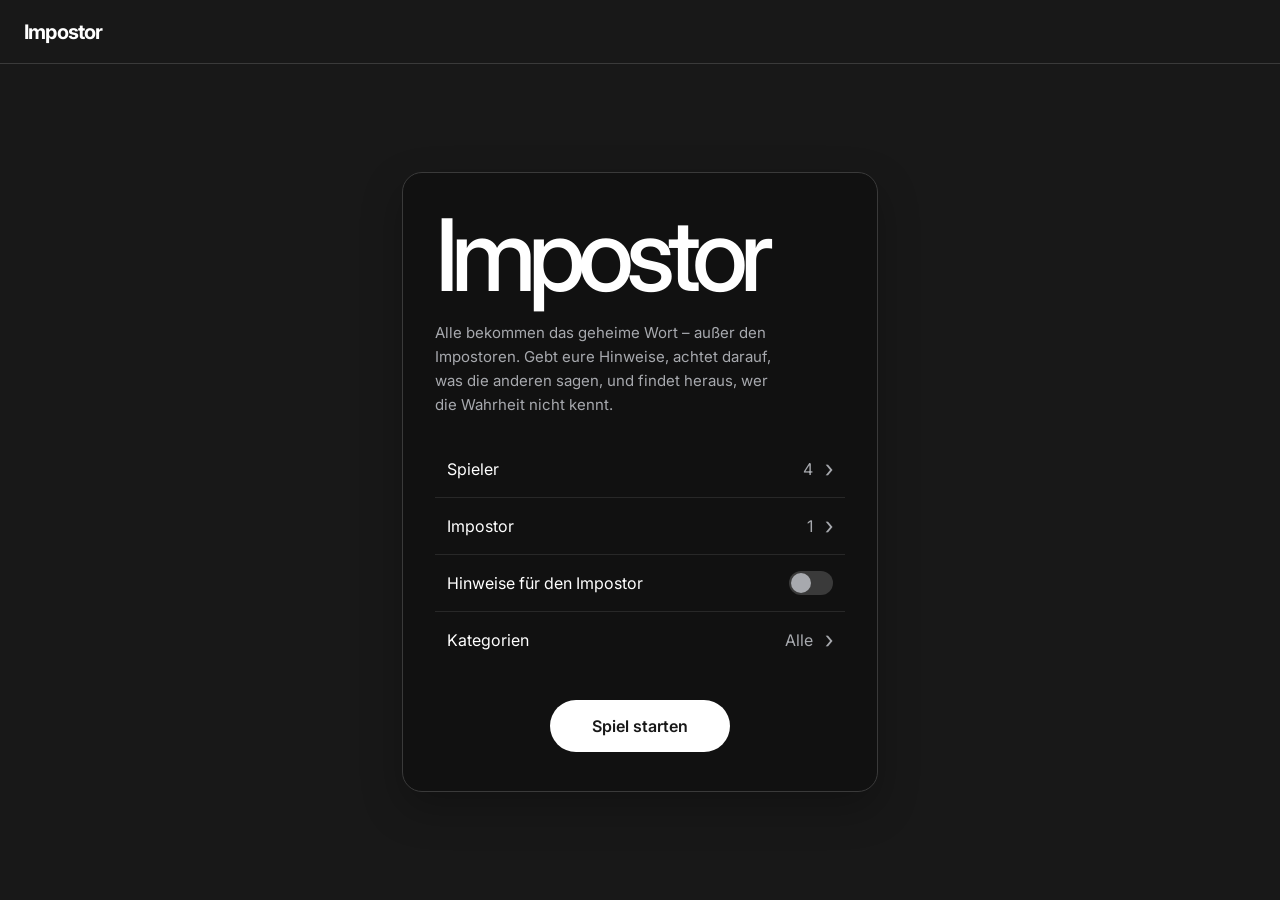
==== index.html @ 1dfef905 "Add home and player page, defining style" ====
<!DOCTYPE html>
<html>
<head>
  <meta charset="UTF-8">
  <meta name="viewport" content="width=device-width, initial-scale=1.0">
  <title>Impostor</title>

  <link rel="preconnect" href="https://fonts.googleapis.com">
  <link rel="preconnect" href="https://fonts.gstatic.com" crossorigin>
  <link href="https://fonts.googleapis.com/css2?family=Inter:wght@400;500;600;700&display=swap" rel="stylesheet">
  
  <link rel="stylesheet" href="css/global.css">
  <link rel="stylesheet" href="css/header.css">
  <link rel="stylesheet" href="css/home.css">
</head>
<body>
  <div id="header"></div>

  <main>
    <div class="container">
      <div class="game-card">
        <div class="screen-track" id="screen-track">
      <section class="screen home-screen">
        <h1 class="game-title">Impostor</h1>

        <p class="game-description">Alle bekommen das geheime Wort – außer den Impostoren. Gebt eure Hinweise, achtet darauf, was die anderen sagen, und findet heraus, wer die Wahrheit nicht kennt.
        </p>

        <div class="options-card">
          <button class="option" id="players-option" type="button">
            <span class="option-name">Spieler</span>
            <span class="option-value" id="player-count-value">4</span>
            <span class="option-chevron" aria-hidden="true">›</span>
          </button>

          <div class="option-divider"></div>

          <div class="option">
            <span class="option-name">Impostor</span>
            <span class="option-value">1</span>
            <span class="option-chevron" aria-hidden="true">›</span>
          </div>

          <div class="option-divider"></div>

          <div class="option">
            <span class="option-name">Hinweise für den Impostor</span>
            <label class="option-switch">
              <input class="switch-input" type="checkbox" aria-label="Hinweise für den Impostor aktivieren">
              <span class="switch-thumb"></span>
            </label>
          </div>

          <div class="option-divider"></div>

          <div class="option">
            <span class="option-name">Kategorien</span>
            <span class="option-value">Alle</span>
            <span class="option-chevron" aria-hidden="true">›</span>
          </div>
        </div>

        <button class="play-button" type="button">Spiel starten</button>
      </section>

      <section class="screen player-screen" aria-hidden="true" inert>
        <button class="back-button" id="players-back" type="button">
          <span class="back-chevron" aria-hidden="true">‹</span>
          <span>Zurück</span>
        </button>

        <h1 class="player-title">Spieler</h1>
        <div class="player-list" id="player-list"></div>

        <p class="player-form-message" id="player-form-message" role="status" aria-live="polite"></p>
        <form class="add-player-form" id="add-player-form">
          <input
            class="add-player-input"
            id="new-player-name"
            type="text"
            placeholder="Neuer Spieler"
            maxlength="30"
            autocomplete="off"
          >
          <button class="add-player-button" id="add-player-button" type="submit" aria-label="Spieler hinzufügen">
            <svg class="button-icon plus-icon" xmlns="http://www.w3.org/2000/svg" width="24" height="24" viewBox="0 0 24 24" fill="none" stroke="currentColor" stroke-width="2" stroke-linecap="round" stroke-linejoin="round" aria-hidden="true">
              <path d="M5 12h14"/>
              <path d="M12 5v14"/>
            </svg>
          </button>
          <button class="delete-player-button" id="delete-player-button" type="button" aria-label="Ausgewählten Spieler löschen" hidden>
            <svg xmlns="http://www.w3.org/2000/svg" width="24" height="24" viewBox="0 0 24 24" fill="none" stroke="currentColor" stroke-width="2" stroke-linecap="round" stroke-linejoin="round" aria-hidden="true">
              <path d="M10 11v6"/>
              <path d="M14 11v6"/>
              <path d="M19 6v14a2 2 0 0 1-2 2H7a2 2 0 0 1-2-2V6"/>
              <path d="M3 6h18"/>
              <path d="M8 6V4a2 2 0 0 1 2-2h4a2 2 0 0 1 2 2v2"/>
            </svg>
          </button>
        </form>
      </section>
      </div>
      </div>
    </div>
  </main>

  <script src="js/component-loader.js"></script>
  <script src="js/player-count.js"></script>
</body>
</html>
---- css/global.css ----
:root {
    /* Farben */
    --bg: #181818;
    --surface: #111111;
    --surface-hover: #1d1d1d;
    --surface-option-hover: #242424;
    --border: #3a3a3a;

    --text: #ffffff;
    --text-muted: #a7a9ae;

    /* Radius */
    --radius-sm: 8px;
    --radius-md: 12px;
    --radius-lg: 16px;
    --radius-xl: 20px;
    --radius-full: 999px;

    /* Abstände */
    --space-xs: 4px;
    --space-sm: 8px;
    --space-md: 12px;
    --space-lg: 16px;
    --space-xl: 24px;
    --space-2xl: 32px;
    --space-3xl: 48px;
    --space-4xl: 64px;

    /* Größen */
    --header-height: 64px;
    --content-max-width: 1200px;

    /* Übergänge */
    --transition: 0.2s ease;
}

* {
    box-sizing: border-box;
}

html {
    font-family: "Inter", sans-serif;
    background: var(--bg);
    color: var(--text);
}

body {
    margin: 0;
    min-height: 100vh;
    background: var(--bg);
}

a {
    color: inherit;
    text-decoration: none;
}

button,
input,
textarea,
select {
    font: inherit;
}

.container {
  width: 100%;
  max-width: var(--content-max-width);
  margin: 0 auto;
  padding: var(--space-xl);
}
---- css/header.css ----
.header {
  height: 64px;

  background-color: var(--bg);
  border-bottom: 1px solid var(--border);
}

.inner-header {
  height: 100%;
  padding: 0 24px;

  display: flex;
  align-items: center;
  justify-content: space-between;
}

.logo {
  color: white;
  text-decoration: none;
  font-size: 20px;
  font-weight: 700;
  letter-spacing: -0.8px;
}
---- css/home.css ----
.container {
  display: flex;
  align-items: center;
  justify-content: center;
  min-height: calc(100vh - var(--header-height));
  min-height: calc(100dvh - var(--header-height));
}

.game-card {
  position: relative;
  width: min(476px, 100%);
  height: 620px;
  margin: 0 auto;
  overflow: hidden;
  padding: 0;
  border-radius: var(--radius-xl);
  background: var(--surface);

  border: 1px solid var(--border);
  box-shadow: 0 16px 40px rgba(0, 0, 0, 0.25);
}

.game-title {
  margin: 0 0 var(--space-lg);
  color: var(--text);
  font-size: clamp(56px, 15vw, 100px);
  font-weight: 500;
  letter-spacing: clamp(-8px, -1.2vw, -2px);
  line-height: 1;
}

.game-description {
  color: var(--text-muted);
  font-size: 15px;
  line-height: 1.6;
  max-width: 38ch;
}

.options-card {
  margin-top: var(--space-xl);
  background: transparent;
}

.option {
  display: flex;
  align-items: center;
  width: 100%;
  min-height: 56px;
  padding: var(--space-lg) var(--space-md);
  border: 0;
  border-radius: 0;
  background: transparent;
  color: inherit;
  font: inherit;
  text-align: left;
  cursor: pointer;
  transition: background-color var(--transition);
}

.option:first-child {
  border-radius: var(--radius-md) var(--radius-md) 0 0;
}

.option:last-child {
  border-radius: 0 0 var(--radius-md) var(--radius-md);
}

.option:hover {
  background-color: var(--surface-option-hover);
}

.option-name {
  flex: 1;
}

.option-value {
  margin-right: var(--space-md);
  color: var(--text-muted);
}

.option-chevron {
  color: var(--text-muted);
  font-size: 24px;
  line-height: 1;
}

.option-switch {
  position: relative;
  display: block;
  width: 44px;
  height: 24px;
  padding: 2px;
  border: 0;
  border-radius: var(--radius-full);
  background: var(--border);
  cursor: pointer;
  transition: background-color var(--transition);
}

.switch-input {
  position: absolute;
  width: 1px;
  height: 1px;
  opacity: 0;
}

.switch-thumb {
  display: block;
  width: 20px;
  height: 20px;
  border-radius: 50%;
  background: var(--text-muted);
  transition: transform var(--transition), background-color var(--transition);
}

.switch-input:checked + .switch-thumb {
  background: var(--bg);
  transform: translateX(20px);
}

.option-switch:has(.switch-input:checked) {
  background: var(--text);
}

.option-switch:focus {
  outline: none;
}

.option-switch:focus-visible {
  outline: 2px solid var(--text);
  outline-offset: 2px;
}

.option-divider {
  width: 100%;
  height: 1px;
  margin: 0;
  background-color: var(--border);
  opacity: 0.6;
}

.play-button {
  display: block;
  width: 180px;
  margin: var(--space-2xl) auto 0;
  padding: var(--space-lg) var(--space-xl);
  border: 0;
  border-radius: var(--radius-full);
  background: var(--text);
  color: var(--bg);
  font: inherit;
  font-weight: 600;
  cursor: pointer;
  transition: background-color var(--transition), transform var(--transition);
}

.play-button:hover {
  background-color: var(--text-muted);
}

.add-player-button:active {
  transform: scale(0.92);
}

.add-player-button svg {
  display: block;
  width: 24px;
  height: 24px;
  transform-origin: center;
  animation-duration: 260ms;
  animation-timing-function: cubic-bezier(0.22, 1, 0.36, 1);
  animation-fill-mode: both;
}

.add-player-button .plus-icon {
  animation-name: plus-icon-in;
}

.add-player-button .check-icon {
  animation-name: check-icon-in;
}

@keyframes plus-icon-in {
  from {
    opacity: 0;
    transform: scale(0.5) rotate(90deg);
  }

  to {
    opacity: 1;
    transform: scale(1) rotate(0);
  }
}

@keyframes check-icon-in {
  from {
    opacity: 0;
    transform: scale(0.5) rotate(-45deg);
  }

  to {
    opacity: 1;
    transform: scale(1) rotate(0);
  }
}

@media (prefers-reduced-motion: reduce) {
  .add-player-button svg {
    animation-duration: 1ms;
  }
}

.delete-player-button {
  display: grid;
  position: absolute;
  top: calc(var(--space-xl) + 8px);
  right: 60px;
  width: 44px;
  height: 44px;
  place-items: center;
  padding: 0;
  border: 0;
  border-radius: 50%;
  background: var(--border);
  color: var(--text);
  cursor: pointer;
}

.delete-player-button[hidden] {
  display: none;
}

.delete-player-button:hover {
  background: var(--text-muted);
  color: var(--bg);
}

.play-button:active {
  transform: translateY(1px);
}

.play-button:focus {
  outline: none;
}

.play-button:focus-visible {
  outline: 2px solid var(--text);
  outline-offset: 3px;
}

.screen-track {
  display: flex;
  position: absolute;
  top: 0;
  left: 0;
  flex: 0 0 auto;
  width: 200%;
  height: 100%;
  margin: 0;
  transform: translate3d(0, 0, 0);
  transition: transform 1s cubic-bezier(0.22, 1, 0.36, 1);
  will-change: transform;
}

.screen-track.show-player-screen {
  transform: translate3d(-50%, 0, 0);
}

.screen {
  flex: 0 0 50%;
  width: 50%;
  box-sizing: border-box;
  min-width: 0;
}

.home-screen {
  min-height: 100%;
  padding: var(--space-2xl);
}

.player-screen {
  position: relative;
  display: flex;
  flex-direction: column;
  min-height: 100%;
  padding: var(--space-2xl);
  background: var(--surface);
}

.back-button {
  display: inline-flex;
  align-items: center;
  align-self: flex-start;
  gap: var(--space-sm);
  padding: 0;
  border: 0;
  background: transparent;
  color: var(--text-muted);
  cursor: pointer;
}

.back-chevron {
  font-size: 28px;
  line-height: 1;
}

.player-title {
  margin: var(--space-3xl) 0 var(--space-xl);
  font-size: clamp(48px, 10vw, 72px);
  letter-spacing: -4px;
}

.player-list {
  background: transparent;
}

.player-row {
  display: flex;
  align-items: center;
  min-height: 56px;
  padding: var(--space-lg) var(--space-md);
  border-radius: 0;
  transition: background-color var(--transition), transform var(--transition);
}

.player-item:first-child .option-divider {
  display: none;
}

.player-item:first-child .player-row {
  border-radius: var(--radius-md) var(--radius-md) 0 0;
}

.player-item:last-child .player-row {
  border-radius: 0 0 var(--radius-md) var(--radius-md);
}

.player-name {
  flex: 1;
  min-width: 0;
  overflow: hidden;
  text-overflow: ellipsis;
  white-space: nowrap;
  cursor: pointer;
}

.player-menu-button {
  display: inline-grid;
  width: 48px;
  height: 40px;
  place-items: center;
  padding: 0;
  border: 0;
  background: transparent;
  color: var(--text-muted);
  font-size: 18px;
  line-height: 1;
  cursor: pointer;
  touch-action: none;
}

.player-menu-button:hover,
.player-name:hover {
  color: var(--text);
}

.player-row.is-selected,
.player-row.is-focused,
.player-row:hover {
  background: var(--surface-option-hover);
}

.player-row:focus {
  outline: none;
}

.player-row:focus-visible {
  outline: 2px solid var(--text-muted);
  outline-offset: -2px;
}

.player-row.is-selected .player-name {
  color: var(--text);
}

.player-item.is-dragging {
  opacity: 0.45;
  transform: scale(1.02);
}

.add-player-form {
  position: relative;
  display: flex;
  margin-top: auto;
  padding-top: var(--space-xl);
}

.add-player-input {
  min-width: 0;
  width: 100%;
  height: 60px;
  padding: var(--space-md) 64px var(--space-md) var(--space-lg);
  border: 1px solid var(--border);
  border-radius: var(--radius-full);
  outline: none;
  background: var(--surface-hover);
  color: var(--text);
}

.add-player-input::placeholder {
  color: var(--text-muted);
}

.add-player-button {
  display: grid;
  position: absolute;
  top: calc(var(--space-xl) + 8px);
  right: 8px;
  width: 44px;
  height: 44px;
  place-items: center;
  border: 0;
  border-radius: 50%;
  background: var(--text);
  color: var(--bg);
  font-size: 28px;
  line-height: 1;
  cursor: pointer;
  text-align: center;
}

.add-player-button:hover {
  background: var(--text-muted);
}

.back-button:focus,
.player-menu-button:focus,
.add-player-button:focus,
.delete-player-button:focus,
.add-player-input:focus {
  outline: none;
}

.back-button:focus-visible,
.player-menu-button:focus-visible,
.add-player-button:focus-visible,
.delete-player-button:focus-visible,
.add-player-input:focus-visible {
  outline: 2px solid var(--text);
  outline-offset: 3px;
}

.add-player-input.selection-focus:focus-visible {
  outline: none;
}

.player-form-message {
  min-height: 1.25em;
  margin: var(--space-sm) 0 0;
  color: var(--text-muted);
  font-size: 13px;
  text-align: center;
}

@media (max-width: 600px) {
  html,
  body {
    background: var(--surface);
  }

  main {
    min-height: calc(100vh - var(--header-height));
    min-height: calc(100dvh - var(--header-height));
  }

  .container {
    align-items: stretch;
    display: block;
    max-width: none;
    padding: 0;
  }

  .game-card {
    box-sizing: border-box;
    overflow: hidden;
    width: 100%;
    height: calc(100dvh - var(--header-height));
    border: 0;
    border-radius: 0;
    box-shadow: none;
  }

  .home-screen {
    display: flex;
    flex-direction: column;
    gap: var(--space-lg);
    min-height: 100%;

    padding: clamp(20px, 5vw, 28px);
    padding-bottom: max(
      clamp(20px, 5vw, 28px),
      env(safe-area-inset-bottom)
    );
  }

  .screen-track {
    width: 200vw;
  }

  .screen {
    flex-basis: 100vw;
    width: 100vw;
  }

  .player-screen {
    box-sizing: border-box;
    min-height: 100%;
    padding: clamp(var(--space-xl), 5vw, var(--space-2xl));
  }

  .player-title {
    margin-top: clamp(var(--space-2xl), 6vh, var(--space-4xl));
    font-size: clamp(56px, 16vw, 88px);
  }

  .game-title {
    margin: 0;
    font-size: clamp(52px, 15vw, 88px);
    letter-spacing: clamp(-6px, -1vw, -2px);
    line-height: 0.95;
  }

  .game-description {
    margin: 0;
    font-size: 16px;
    line-height: 1.55;
  }

  .options-card {
    margin-top: 0;
  }

  .option {
    min-height: 56px;
    padding: 14px 16px;
    font-size: 16px;
  }

  .play-button {
    width: min(100%, 280px);
    min-height: 52px;
    margin: auto auto 0;
    padding: 14px 24px;
    font-size: 16px;
  }
}

@media (max-width: 600px) and (max-height: 700px) {
  .home-screen {
    justify-content: flex-start;
  }

  .player-screen {
    padding: var(--space-lg);
  }

  .player-title {
    margin: var(--space-2xl) 0 var(--space-lg);
    font-size: clamp(48px, 16vw, 72px);
  }

  .player-row {
    min-height: 52px;
    padding: var(--space-md) var(--space-sm);
  }

  .game-title {
    margin-bottom: var(--space-lg);
    font-size: clamp(52px, 16vw, 72px);
    letter-spacing: clamp(-7px, -1.2vw, -3px);
  }

  .game-description {
    font-size: 15px;
    line-height: 1.5;
  }

  .options-card {
    margin-top: var(--space-xl);
  }

  .option {
    min-height: 52px;
    padding: var(--space-md) var(--space-sm);
    font-size: 15px;
  }

  .play-button {
    width: 200px;
    margin-top: auto;
    padding: var(--space-md) var(--space-xl);
    font-size: 16px;
  }
}
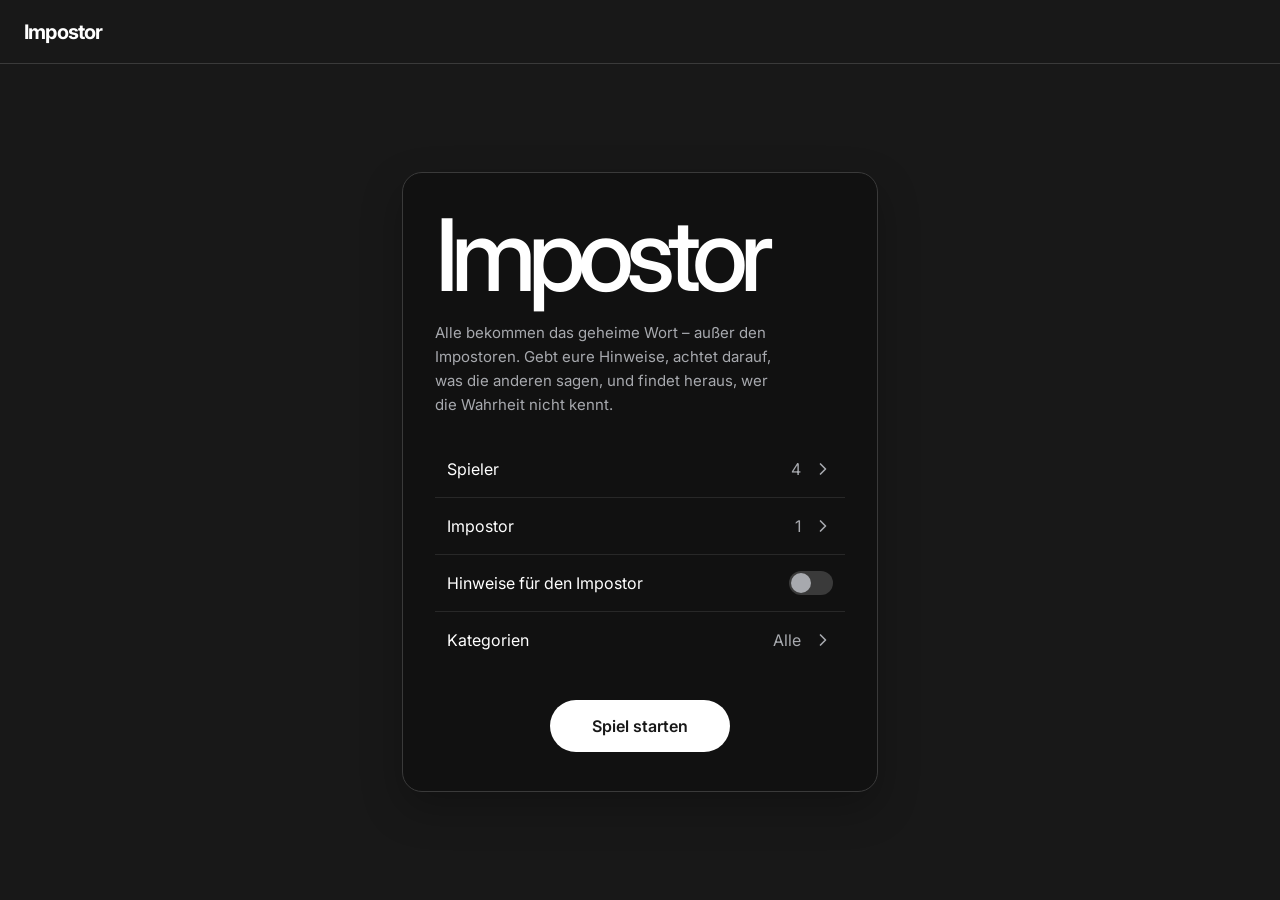
==== commit 039f6b66: "finalized player options" ====
--- a/index.html
+++ b/index.html
@@ -11,7 +11,7 @@
   
   <link rel="stylesheet" href="css/global.css">
   <link rel="stylesheet" href="css/header.css">
-  <link rel="stylesheet" href="css/home.css">
+  <link rel="stylesheet" href="css/home.css?v=2">
 </head>
 <body>
   <div id="header"></div>
@@ -30,7 +30,11 @@
           <button class="option" id="players-option" type="button">
             <span class="option-name">Spieler</span>
             <span class="option-value" id="player-count-value">4</span>
-            <span class="option-chevron" aria-hidden="true">›</span>
+            <svg class="option-chevron" xmlns="http://www.w3.org/2000/svg" width="24" height="24"
+              viewBox="0 0 24 24" fill="none" stroke="currentColor" stroke-width="2"
+              stroke-linecap="round" stroke-linejoin="round" aria-hidden="true">
+              <path d="m9 18 6-6-6-6"/>
+            </svg>
           </button>
 
           <div class="option-divider"></div>
@@ -38,7 +42,11 @@
           <div class="option">
             <span class="option-name">Impostor</span>
             <span class="option-value">1</span>
-            <span class="option-chevron" aria-hidden="true">›</span>
+            <svg class="option-chevron" xmlns="http://www.w3.org/2000/svg" width="24" height="24"
+              viewBox="0 0 24 24" fill="none" stroke="currentColor" stroke-width="2"
+              stroke-linecap="round" stroke-linejoin="round" aria-hidden="true">
+              <path d="m9 18 6-6-6-6"/>
+            </svg>
           </div>
 
           <div class="option-divider"></div>
@@ -56,7 +64,11 @@
           <div class="option">
             <span class="option-name">Kategorien</span>
             <span class="option-value">Alle</span>
-            <span class="option-chevron" aria-hidden="true">›</span>
+            <svg class="option-chevron" xmlns="http://www.w3.org/2000/svg" width="24" height="24"
+              viewBox="0 0 24 24" fill="none" stroke="currentColor" stroke-width="2"
+              stroke-linecap="round" stroke-linejoin="round" aria-hidden="true">
+              <path d="m9 18 6-6-6-6"/>
+            </svg>
           </div>
         </div>
 
@@ -65,12 +77,21 @@
 
       <section class="screen player-screen" aria-hidden="true" inert>
         <button class="back-button" id="players-back" type="button">
-          <span class="back-chevron" aria-hidden="true">‹</span>
+          <svg class="back-chevron" xmlns="http://www.w3.org/2000/svg" width="24" height="24"
+            viewBox="0 0 24 24" fill="none" stroke="currentColor" stroke-width="2"
+            stroke-linecap="round" stroke-linejoin="round" aria-hidden="true">
+            <path d="m15 18-6-6 6-6"/>
+          </svg>
           <span>Zurück</span>
         </button>
 
-        <h1 class="player-title">Spieler</h1>
-        <div class="player-list" id="player-list"></div>
+        <div class="player-heading">
+          <h1 class="player-title">Spieler</h1>
+          <span class="player-count-badge" id="active-player-count">4/20</span>
+        </div>
+        <div class="player-list-scroll" id="player-list-scroll">
+          <div class="player-list" id="player-list"></div>
+        </div>
 
         <p class="player-form-message" id="player-form-message" role="status" aria-live="polite"></p>
         <form class="add-player-form" id="add-player-form">
--- a/css/global.css
+++ b/css/global.css
@@ -42,12 +42,14 @@
     font-family: "Inter", sans-serif;
     background: var(--bg);
     color: var(--text);
+    overflow-x: hidden;
 }
 
 body {
     margin: 0;
     min-height: 100vh;
     background: var(--bg);
+    overflow-x: hidden;
 }
 
 a {
--- a/css/home.css
+++ b/css/home.css
@@ -9,7 +9,7 @@
 .game-card {
   position: relative;
   width: min(476px, 100%);
-  height: 620px;
+  height: min(620px, calc(100dvh - var(--header-height) - var(--space-2xl)));
   margin: 0 auto;
   overflow: hidden;
   padding: 0;
@@ -79,9 +79,10 @@
 }
 
 .option-chevron {
+  flex: 0 0 auto;
+  width: 20px;
+  height: 20px;
   color: var(--text-muted);
-  font-size: 24px;
-  line-height: 1;
 }
 
 .option-switch {
@@ -167,16 +168,19 @@
   width: 24px;
   height: 24px;
   transform-origin: center;
+}
+
+.add-player-button svg.is-transitioning {
   animation-duration: 260ms;
   animation-timing-function: cubic-bezier(0.22, 1, 0.36, 1);
   animation-fill-mode: both;
 }
 
-.add-player-button .plus-icon {
+.add-player-button .plus-icon.is-transitioning {
   animation-name: plus-icon-in;
 }
 
-.add-player-button .check-icon {
+.add-player-button .check-icon.is-transitioning {
   animation-name: check-icon-in;
 }
 
@@ -224,6 +228,10 @@
   background: var(--border);
   color: var(--text);
   cursor: pointer;
+  transition:
+    background-color var(--transition),
+    color var(--transition),
+    transform 180ms cubic-bezier(0.22, 1, 0.36, 1);
 }
 
 .delete-player-button[hidden] {
@@ -233,6 +241,43 @@
 .delete-player-button:hover {
   background: var(--text-muted);
   color: var(--bg);
+  transform: scale(1.08);
+}
+
+.delete-player-button:active {
+  transform: scale(0.92);
+}
+
+.delete-player-button.is-entering {
+  animation: delete-button-in 220ms cubic-bezier(0.22, 1, 0.36, 1) both;
+}
+
+.delete-player-button.is-exiting {
+  animation: delete-button-out 180ms cubic-bezier(0.4, 0, 1, 1) both;
+}
+
+@keyframes delete-button-in {
+  from {
+    opacity: 0;
+    transform: scale(0.5);
+  }
+
+  to {
+    opacity: 1;
+    transform: scale(1);
+  }
+}
+
+@keyframes delete-button-out {
+  from {
+    opacity: 1;
+    transform: scale(1);
+  }
+
+  to {
+    opacity: 0;
+    transform: scale(0.5);
+  }
 }
 
 .play-button:active {
@@ -256,6 +301,7 @@
   flex: 0 0 auto;
   width: 200%;
   height: 100%;
+  min-height: 0;
   margin: 0;
   transform: translate3d(0, 0, 0);
   transition: transform 1s cubic-bezier(0.22, 1, 0.36, 1);
@@ -271,6 +317,8 @@
   width: 50%;
   box-sizing: border-box;
   min-width: 0;
+  min-height: 0;
+  height: 100%;
 }
 
 .home-screen {
@@ -282,7 +330,9 @@
   position: relative;
   display: flex;
   flex-direction: column;
-  min-height: 100%;
+  height: 100%;
+  min-height: 0;
+  box-sizing: border-box;
   padding: var(--space-2xl);
   background: var(--surface);
 }
@@ -297,17 +347,85 @@
   background: transparent;
   color: var(--text-muted);
   cursor: pointer;
+  transition:
+    color var(--transition),
+    transform 180ms cubic-bezier(0.22, 1, 0.36, 1);
+}
+
+.back-button:hover {
+  color: var(--text);
+  transform: translateX(-4px);
+}
+
+.back-button:active {
+  transform: translateX(-2px) scale(0.96);
 }
 
 .back-chevron {
-  font-size: 28px;
-  line-height: 1;
+  flex: 0 0 auto;
+  width: 20px;
+  height: 20px;
 }
 
 .player-title {
-  margin: var(--space-3xl) 0 var(--space-xl);
+  margin: 0;
   font-size: clamp(48px, 10vw, 72px);
   letter-spacing: -4px;
+}
+
+.player-heading {
+  display: flex;
+  align-items: center;
+  gap: var(--space-md);
+  margin: var(--space-xl) 0 var(--space-lg);
+}
+
+.player-count-badge {
+  display: inline-flex;
+  align-items: center;
+  margin-left: auto;
+  min-height: 34px;
+  padding: 0 var(--space-md);
+  border-radius: var(--radius-full);
+  background: var(--text);
+  color: var(--bg);
+  font-size: 14px;
+  font-weight: 600;
+  letter-spacing: 0;
+  white-space: nowrap;
+}
+
+.player-list-scroll {
+  min-height: 0;
+  flex: 1 1 auto;
+  overflow-x: hidden;
+  overflow-y: auto;
+  overscroll-behavior: contain;
+  scrollbar-width: thin;
+  scrollbar-color: transparent transparent;
+  transition: scrollbar-color 180ms ease;
+}
+
+.player-list-scroll.is-scrolling {
+  scrollbar-color: var(--border) transparent;
+}
+
+.player-list-scroll::-webkit-scrollbar {
+  width: 6px;
+}
+
+.player-list-scroll::-webkit-scrollbar-track {
+  background: transparent;
+}
+
+.player-list-scroll::-webkit-scrollbar-thumb {
+  border-radius: var(--radius-full);
+  background: transparent;
+  transition: background-color 180ms ease;
+}
+
+.player-list-scroll.is-scrolling::-webkit-scrollbar-thumb {
+  background: var(--border);
 }
 
 .player-list {
@@ -353,15 +471,23 @@
   border: 0;
   background: transparent;
   color: var(--text-muted);
+  opacity: 0.75;
   font-size: 18px;
   line-height: 1;
   cursor: pointer;
   touch-action: none;
 }
 
+.player-menu-button svg {
+  width: 16px;
+  height: 16px;
+}
+
 .player-menu-button:hover,
+.player-menu-button:active,
 .player-name:hover {
   color: var(--text);
+  opacity: 1;
 }
 
 .player-row.is-selected,
@@ -384,13 +510,69 @@
 }
 
 .player-item.is-dragging {
-  opacity: 0.45;
-  transform: scale(1.02);
+  position: fixed;
+  z-index: 10;
+  box-sizing: border-box;
+  opacity: 1;
+  transform: scale(1.03) translateY(-4px);
+  background: transparent;
+  transition:
+    transform 220ms cubic-bezier(0.22, 1, 0.36, 1),
+    background-color 180ms ease;
+}
+
+.player-item.is-dragging .player-row {
+  background: var(--surface-hover);
+  box-shadow: 0 14px 30px rgb(0 0 0 / 25%);
+}
+
+.player-item {
+  transition: transform 380ms cubic-bezier(0.22, 1, 0.36, 1);
+}
+
+.player-drag-placeholder {
+  box-sizing: border-box;
+  margin: 4px 0;
+  border: 1px solid var(--border);
+  border-radius: var(--radius-md);
+  background: var(--surface-option-hover);
+  opacity: 1;
+  pointer-events: none;
+}
+
+html.is-dragging-player,
+html.is-dragging-player body {
+  overflow: hidden;
+}
+
+@media (prefers-reduced-motion: reduce) {
+  .player-item,
+  .player-item.is-dragging,
+  .back-button,
+  .delete-player-button,
+  .add-player-button {
+    transition: none;
+  }
+
+  .delete-player-button.is-entering,
+  .delete-player-button.is-exiting {
+    animation-duration: 1ms;
+  }
+
+  .back-button:hover,
+  .back-button:active,
+  .delete-player-button:hover,
+  .delete-player-button:active,
+  .add-player-button:hover,
+  .add-player-button:active {
+    transform: none;
+  }
 }
 
 .add-player-form {
   position: relative;
   display: flex;
+  flex: 0 0 auto;
   margin-top: auto;
   padding-top: var(--space-xl);
 }
@@ -427,10 +609,24 @@
   line-height: 1;
   cursor: pointer;
   text-align: center;
+  transition:
+    background-color var(--transition),
+    transform 180ms cubic-bezier(0.22, 1, 0.36, 1);
 }
 
 .add-player-button:hover {
   background: var(--text-muted);
+  transform: scale(1.08);
+}
+
+.add-player-button:disabled {
+  opacity: 0.45;
+  cursor: not-allowed;
+}
+
+.add-player-input:disabled {
+  cursor: not-allowed;
+  opacity: 0.65;
 }
 
 .back-button:focus,
@@ -444,13 +640,12 @@
 .back-button:focus-visible,
 .player-menu-button:focus-visible,
 .add-player-button:focus-visible,
-.delete-player-button:focus-visible,
-.add-player-input:focus-visible {
+.delete-player-button:focus-visible {
   outline: 2px solid var(--text);
   outline-offset: 3px;
 }
 
-.add-player-input.selection-focus:focus-visible {
+.add-player-input:focus-visible {
   outline: none;
 }
 
@@ -518,8 +713,12 @@
     padding: clamp(var(--space-xl), 5vw, var(--space-2xl));
   }
 
+  .player-heading {
+    margin-top: var(--space-xl);
+  }
+
   .player-title {
-    margin-top: clamp(var(--space-2xl), 6vh, var(--space-4xl));
+    margin: 0;
     font-size: clamp(56px, 16vw, 88px);
   }
 
@@ -564,8 +763,12 @@
     padding: var(--space-lg);
   }
 
+  .player-heading {
+    margin: var(--space-xl) 0 var(--space-lg);
+  }
+
   .player-title {
-    margin: var(--space-2xl) 0 var(--space-lg);
+    margin: 0;
     font-size: clamp(48px, 16vw, 72px);
   }
 
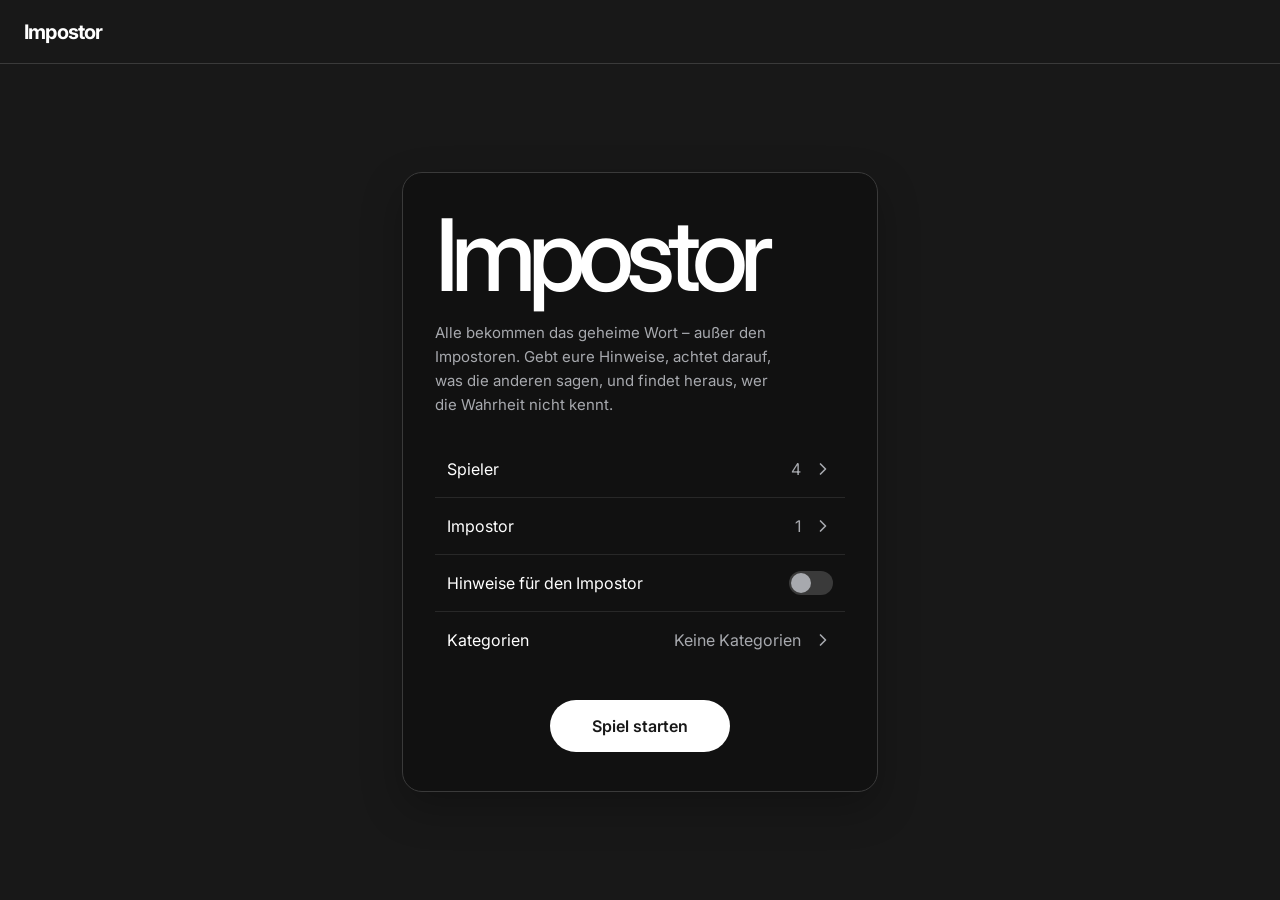
==== commit a836b54f: "added impostor and categories options" ====
--- a/index.html
+++ b/index.html
@@ -39,15 +39,15 @@
 
           <div class="option-divider"></div>
 
-          <div class="option">
+          <button class="option" id="impostors-option" type="button">
             <span class="option-name">Impostor</span>
-            <span class="option-value">1</span>
+            <span class="option-value" id="impostor-count-value">1</span>
             <svg class="option-chevron" xmlns="http://www.w3.org/2000/svg" width="24" height="24"
               viewBox="0 0 24 24" fill="none" stroke="currentColor" stroke-width="2"
               stroke-linecap="round" stroke-linejoin="round" aria-hidden="true">
               <path d="m9 18 6-6-6-6"/>
             </svg>
-          </div>
+          </button>
 
           <div class="option-divider"></div>
 
@@ -61,15 +61,15 @@
 
           <div class="option-divider"></div>
 
-          <div class="option">
+          <button class="option" id="categories-option" type="button">
             <span class="option-name">Kategorien</span>
-            <span class="option-value">Alle</span>
+            <span class="option-value" id="category-count-value">Keine Kategorien</span>
             <svg class="option-chevron" xmlns="http://www.w3.org/2000/svg" width="24" height="24"
               viewBox="0 0 24 24" fill="none" stroke="currentColor" stroke-width="2"
               stroke-linecap="round" stroke-linejoin="round" aria-hidden="true">
               <path d="m9 18 6-6-6-6"/>
             </svg>
-          </div>
+          </button>
         </div>
 
         <button class="play-button" type="button">Spiel starten</button>
@@ -120,6 +120,39 @@
           </button>
         </form>
       </section>
+
+      <section class="screen impostor-screen" aria-hidden="true" inert>
+        <button class="back-button" id="impostors-back" type="button">
+          <svg class="back-chevron" xmlns="http://www.w3.org/2000/svg" width="24" height="24"
+            viewBox="0 0 24 24" fill="none" stroke="currentColor" stroke-width="2"
+            stroke-linecap="round" stroke-linejoin="round" aria-hidden="true">
+            <path d="m15 18-6-6 6-6"/>
+          </svg>
+          <span>Zurück</span>
+        </button>
+
+        <div class="player-heading impostor-heading">
+          <h1 class="player-title">Impostor</h1>
+        </div>
+        <div class="impostor-options" id="impostor-options"></div>
+      </section>
+
+      <section class="screen category-screen" aria-hidden="true" inert>
+        <button class="back-button" id="categories-back" type="button">
+          <svg class="back-chevron" xmlns="http://www.w3.org/2000/svg" width="24" height="24"
+            viewBox="0 0 24 24" fill="none" stroke="currentColor"
+            stroke-width="2" stroke-linecap="round" stroke-linejoin="round" aria-hidden="true">
+            <path d="m15 18-6-6 6-6"/>
+          </svg>
+          <span>Zurück</span>
+        </button>
+
+        <div class="player-heading category-heading">
+          <h1 class="player-title">Kategorien</h1>
+          <span class="player-count-badge" id="active-category-count">Keine Kategorien</span>
+        </div>
+        <div class="category-options" id="category-options"></div>
+      </section>
       </div>
       </div>
     </div>
--- a/css/home.css
+++ b/css/home.css
@@ -69,6 +69,16 @@
   background-color: var(--surface-option-hover);
 }
 
+.option:disabled {
+  color: var(--text-muted);
+  opacity: 0.42;
+  cursor: not-allowed;
+}
+
+.option:disabled:hover {
+  background-color: transparent;
+}
+
 .option-name {
   flex: 1;
 }
@@ -121,6 +131,66 @@
 
 .option-switch:has(.switch-input:checked) {
   background: var(--text);
+}
+
+.option-switch.is-switching-on {
+  animation: switch-background-on 180ms ease;
+}
+
+.option-switch.is-switching-off {
+  animation: switch-background-off 180ms ease;
+}
+
+.switch-thumb.is-switching-on {
+  animation: switch-thumb-on 180ms ease;
+}
+
+.switch-thumb.is-switching-off {
+  animation: switch-thumb-off 180ms ease;
+}
+
+@keyframes switch-background-on {
+  from {
+    background: var(--border);
+  }
+
+  to {
+    background: var(--text);
+  }
+}
+
+@keyframes switch-background-off {
+  from {
+    background: var(--text);
+  }
+
+  to {
+    background: var(--border);
+  }
+}
+
+@keyframes switch-thumb-on {
+  from {
+    background: var(--text-muted);
+    transform: translateX(0);
+  }
+
+  to {
+    background: var(--bg);
+    transform: translateX(20px);
+  }
+}
+
+@keyframes switch-thumb-off {
+  from {
+    background: var(--bg);
+    transform: translateX(20px);
+  }
+
+  to {
+    background: var(--text-muted);
+    transform: translateX(0);
+  }
 }
 
 .option-switch:focus {
@@ -209,6 +279,13 @@
 }
 
 @media (prefers-reduced-motion: reduce) {
+  .option-switch.is-switching-on,
+  .option-switch.is-switching-off,
+  .switch-thumb.is-switching-on,
+  .switch-thumb.is-switching-off {
+    animation-duration: 1ms;
+  }
+
   .add-player-button svg {
     animation-duration: 1ms;
   }
@@ -312,6 +389,20 @@
   transform: translate3d(-50%, 0, 0);
 }
 
+.screen-track.show-player-screen:not(.show-impostor-screen) .impostor-screen,
+.screen-track.show-impostor-screen .player-screen,
+.screen-track.show-category-screen .player-screen,
+.screen-track.show-category-screen .impostor-screen,
+.screen-track.show-impostor-screen .category-screen {
+  visibility: hidden;
+  pointer-events: none;
+}
+
+.screen-track.show-player-screen:not(.show-category-screen) .category-screen {
+  visibility: hidden;
+  pointer-events: none;
+}
+
 .screen {
   flex: 0 0 50%;
   width: 50%;
@@ -326,7 +417,9 @@
   padding: var(--space-2xl);
 }
 
-.player-screen {
+.player-screen,
+.impostor-screen,
+.category-screen {
   position: relative;
   display: flex;
   flex-direction: column;
@@ -335,6 +428,151 @@
   box-sizing: border-box;
   padding: var(--space-2xl);
   background: var(--surface);
+}
+
+.impostor-screen {
+  position: absolute;
+  top: 0;
+  left: 50%;
+}
+
+.category-screen {
+  position: absolute;
+  top: 0;
+  left: 50%;
+}
+
+.impostor-options {
+  flex: 1 1 auto;
+  min-height: 0;
+  overflow-y: auto;
+  scrollbar-width: thin;
+  scrollbar-color: transparent transparent;
+  transition: scrollbar-color 180ms ease;
+}
+
+.category-options {
+  min-height: 0;
+  overflow-y: auto;
+  scrollbar-width: none;
+}
+
+.category-option {
+  gap: var(--space-md);
+  color: var(--text-muted);
+}
+
+.category-option.category-option-single {
+  border-radius: var(--radius-md);
+}
+
+.category-icon {
+  flex: 0 0 auto;
+  width: 56px;
+  height: 56px;
+  border-radius: var(--radius-md);
+  background: var(--border);
+}
+
+.category-details {
+  display: flex;
+  min-width: 0;
+  flex: 1 1 auto;
+  flex-direction: column;
+  gap: 4px;
+}
+
+.category-name,
+.category-description {
+  overflow: hidden;
+  text-overflow: ellipsis;
+  white-space: nowrap;
+}
+
+.category-name {
+  color: inherit;
+}
+
+.category-description {
+  color: var(--text-muted);
+  font-size: 13px;
+}
+
+.category-option.is-selected {
+  color: var(--text);
+  background: var(--surface-option-hover);
+}
+
+.category-option.is-selected:hover {
+  background: var(--surface-option-hover);
+}
+
+.impostor-options.is-scrolling {
+  scrollbar-color: var(--border) transparent;
+}
+
+.impostor-options::-webkit-scrollbar,
+.player-list-scroll::-webkit-scrollbar {
+  width: 6px;
+}
+
+.impostor-options::-webkit-scrollbar-track,
+.player-list-scroll::-webkit-scrollbar-track {
+  background: transparent;
+}
+
+.impostor-options::-webkit-scrollbar-thumb,
+.player-list-scroll::-webkit-scrollbar-thumb {
+  border-radius: var(--radius-full);
+  background: transparent;
+  transition: background-color 180ms ease;
+}
+
+.impostor-options.is-scrolling::-webkit-scrollbar-thumb,
+.player-list-scroll.is-scrolling::-webkit-scrollbar-thumb {
+  background: var(--border);
+}
+
+.impostor-options::-webkit-scrollbar-button,
+.player-list-scroll::-webkit-scrollbar-button {
+  display: none;
+  width: 0;
+  height: 0;
+}
+
+.option.impostor-random-option {
+  margin-bottom: var(--space-lg);
+  border: 1px solid var(--border);
+  border-radius: var(--radius-md);
+  background: transparent;
+}
+
+.impostor-random-option .option-switch {
+  flex: 0 0 auto;
+}
+
+.impostor-option {
+  color: var(--text-muted);
+}
+
+.impostor-option-first {
+  border-radius: var(--radius-md) var(--radius-md) 0 0;
+}
+
+.impostor-option.is-selected {
+  color: var(--text);
+  background: var(--surface-option-hover);
+}
+
+.impostor-option.is-selected:hover {
+  background: var(--surface-option-hover);
+}
+
+.impostor-option-check {
+  flex: 0 0 auto;
+  width: 22px;
+  height: 22px;
+  color: var(--text);
 }
 
 .back-button {
@@ -380,6 +618,16 @@
   margin: var(--space-xl) 0 var(--space-lg);
 }
 
+.category-heading {
+  align-items: flex-start;
+  flex-direction: column;
+  gap: var(--space-sm);
+}
+
+.category-heading .player-count-badge {
+  margin-left: 0;
+}
+
 .player-count-badge {
   display: inline-flex;
   align-items: center;
@@ -408,24 +656,6 @@
 
 .player-list-scroll.is-scrolling {
   scrollbar-color: var(--border) transparent;
-}
-
-.player-list-scroll::-webkit-scrollbar {
-  width: 6px;
-}
-
-.player-list-scroll::-webkit-scrollbar-track {
-  background: transparent;
-}
-
-.player-list-scroll::-webkit-scrollbar-thumb {
-  border-radius: var(--radius-full);
-  background: transparent;
-  transition: background-color 180ms ease;
-}
-
-.player-list-scroll.is-scrolling::-webkit-scrollbar-thumb {
-  background: var(--border);
 }
 
 .player-list {
@@ -707,10 +937,20 @@
     width: 100vw;
   }
 
-  .player-screen {
+  .player-screen,
+  .impostor-screen,
+  .category-screen {
     box-sizing: border-box;
     min-height: 100%;
     padding: clamp(var(--space-xl), 5vw, var(--space-2xl));
+  }
+
+  .impostor-screen {
+    left: 100vw;
+  }
+
+  .category-screen {
+    left: 100vw;
   }
 
   .player-heading {
